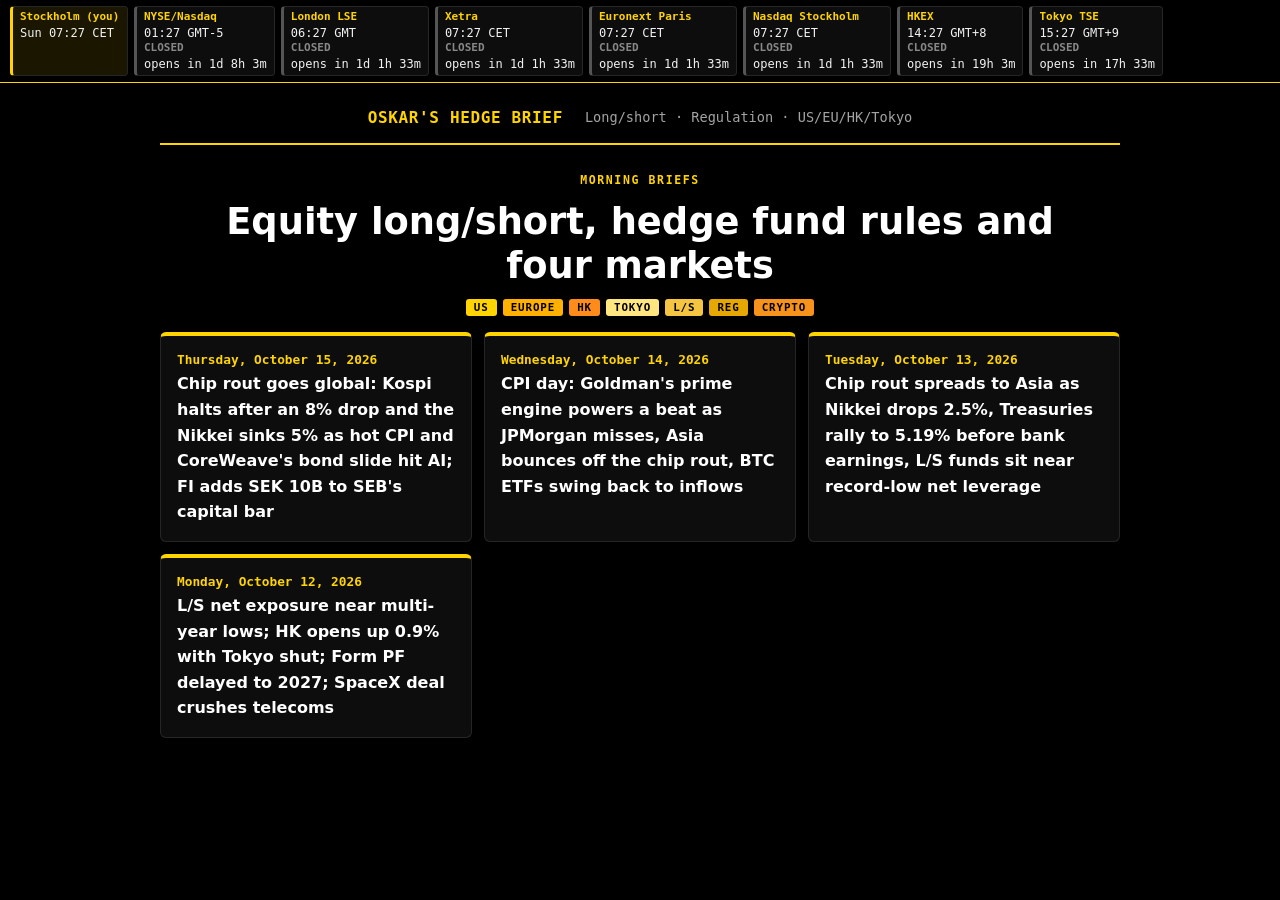
==== index.html @ 87ec02f0 "Brief 2026-10-15" ====
<!doctype html><html lang="en"><head><meta charset="utf-8"><meta name="viewport" content="width=device-width,initial-scale=1">
<title>Oskar's Hedge Brief</title><link rel="stylesheet" href="style.css?v=5"></head><body><div id="mclock" aria-label="Exchange clocks"></div><script src="holidays.js?v=1" defer></script><script src="clock.js?v=2" defer></script><main>
<header class="topbar"><a class="brand" href="./">Oskar's Hedge Brief</a><span class="date">Long/short · Regulation · US/EU/HK/Tokyo</span></header>
<div class="masthead"><div class="kicker">Morning briefs</div><h1>Equity long/short, hedge fund rules and four markets</h1>
<div class="legend"><span class="chip us">US</span><span class="chip eu">Europe</span><span class="chip hk">HK</span><span class="chip jp">Tokyo</span><span class="chip ls">L/S</span><span class="chip reg">Reg</span><span class="chip cry">Crypto</span></div></div>
<section class="cards">
<!-- ARCHIVE: newest first -->
<a class="bcard" href="briefs/2026-10-15.html"><div class="d">Thursday, October 15, 2026</div><div class="h">Chip rout goes global: Kospi halts after an 8% drop and the Nikkei sinks 5% as hot CPI and CoreWeave's bond slide hit AI; FI adds SEK 10B to SEB's capital bar</div></a>
<a class="bcard" href="briefs/2026-10-14.html"><div class="d">Wednesday, October 14, 2026</div><div class="h">CPI day: Goldman's prime engine powers a beat as JPMorgan misses, Asia bounces off the chip rout, BTC ETFs swing back to inflows</div></a>
<a class="bcard" href="briefs/2026-10-13.html"><div class="d">Tuesday, October 13, 2026</div><div class="h">Chip rout spreads to Asia as Nikkei drops 2.5%, Treasuries rally to 5.19% before bank earnings, L/S funds sit near record-low net leverage</div></a>
<a class="bcard" href="briefs/2026-10-12.html"><div class="d">Monday, October 12, 2026</div><div class="h">L/S net exposure near multi-year lows; HK opens up 0.9% with Tokyo shut; Form PF delayed to 2027; SpaceX deal crushes telecoms</div></a>
</section></main></body></html>
---- style.css ----
:root{--bg:#000;--card:#0d0d0d;--fg:#f2f2f2;--muted:#a3a3a3;--line:#262626;--y:#ffd400;--link:#ffd400;
--us:#ffd400;--eu:#ffb000;--hk:#ff8c1a;--jp:#ffe680;--ls:#f5c542;--reg:#e6a800;--acc:#fff3b0;--pot:#d4af37;--cry:#f7931a;--r:6px}
*{box-sizing:border-box}
body{margin:0;background:var(--bg);color:var(--fg);font:16px/1.6 Inter,system-ui,-apple-system,"Segoe UI",Roboto,sans-serif}
main{max-width:1000px;margin:0 auto;padding:22px 20px 60px}
a{color:var(--link);text-decoration:none;font-weight:500}a:hover{text-decoration:underline}
.topbar{display:flex;justify-content:space-between;align-items:center;flex-wrap:wrap;gap:8px;padding-bottom:12px;border-bottom:2px solid var(--y);font-family:"JetBrains Mono",ui-monospace,Menlo,monospace}
.brand{font-weight:800;color:var(--y);letter-spacing:.04em;text-transform:uppercase}
.date{color:var(--muted);font-size:.85rem}
.masthead{margin:26px 0 16px}
.kicker{text-transform:uppercase;letter-spacing:.14em;font-size:.72rem;font-weight:700;color:var(--y);font-family:ui-monospace,Menlo,monospace}
h1{font-size:clamp(1.5rem,4vw,2.3rem);line-height:1.2;margin:.3em 0;color:#fff}
.hero{display:grid;grid-template-columns:repeat(auto-fit,minmax(215px,1fr));gap:12px;margin:14px 0 30px}
.story{background:var(--card);border:1px solid var(--line);border-top:4px solid var(--c);border-radius:var(--r);padding:14px;display:flex;flex-direction:column;gap:6px}
.story h3{margin:0;font-size:1.02rem;line-height:1.3;color:#fff}
.story p{margin:0;color:var(--muted);font-size:.9rem;flex:1}
.chip{display:inline-block;align-self:flex-start;font:700 .68rem ui-monospace,Menlo,monospace;text-transform:uppercase;letter-spacing:.08em;padding:2px 8px;border-radius:3px;color:#000;background:var(--c)}
.us{--c:var(--us)}.eu{--c:var(--eu)}.hk{--c:var(--hk)}.jp{--c:var(--jp)}.ls{--c:var(--ls)}.reg{--c:var(--reg)}.acc{--c:var(--acc)}.pot{--c:var(--pot)}
.area{background:var(--card);border:1px solid var(--line);border-left:4px solid var(--c);border-radius:var(--r);padding:4px 20px 12px;margin:0 0 16px}
.area h2{display:flex;align-items:center;gap:10px;font-size:1.15rem;margin:12px 0 6px;color:var(--c)}
.area ul{margin:0;padding-left:1.1em}.area li{margin:.45em 0}.area li::marker{color:var(--c)}
.area h4{margin:.6em 0 .1em;color:var(--y);font:700 .75rem ui-monospace,monospace;text-transform:uppercase;letter-spacing:.1em}
.empty,.note{color:var(--muted);font-style:italic;font-size:.92rem}
footer{margin-top:28px;padding-top:12px;border-top:1px solid var(--line)}
.cards{display:grid;gap:12px;grid-template-columns:repeat(auto-fit,minmax(260px,1fr));margin-top:16px}
.bcard{display:block;background:var(--card);border:1px solid var(--line);border-top:4px solid var(--y);border-radius:var(--r);padding:16px;color:var(--fg)}
.bcard:hover{text-decoration:none;border-color:var(--y)}
.bcard .d{color:var(--y);font:600 .8rem ui-monospace,monospace}.bcard .h{font-weight:700;margin-top:4px;color:#fff}
.legend{display:flex;flex-wrap:wrap;gap:6px;margin-top:10px}
@media (max-width:600px){main{padding:14px 12px 40px}.area{padding:4px 12px 10px}}
#mclock{position:sticky;top:0;z-index:10;display:flex;gap:6px;overflow-x:auto;background:#000;border-bottom:1px solid var(--y);padding:6px 10px;font:12px/1.35 ui-monospace,Menlo,monospace;scrollbar-width:thin}
.mc{flex:0 0 auto;min-width:118px;background:#0d0d0d;border:1px solid var(--line);border-left:3px solid #555;border-radius:4px;padding:3px 7px;display:flex;flex-direction:column}
.mc b{color:var(--y);font-size:11px}.mc span{color:#f2f2f2}.mc i{font-style:normal;font-weight:700;font-size:11px;text-transform:uppercase}
.mc.open{border-left-color:#3ddc84}.mc.open i{color:#3ddc84}.mc.pre i,.mc.lunch i{color:var(--eu)}.mc.pre,.mc.lunch{border-left-color:var(--eu)}.mc.closed i{color:#888}
.mc.me{border-left-color:var(--y);background:#1a1600}
.mc.hol{border-left-color:#ff5c5c}.mc.hol i{color:#ff5c5c}
.topbar{justify-content:center;gap:8px 22px;text-align:center}
.masthead{text-align:center}.masthead .legend{justify-content:center}
.masthead h1{max-width:860px;margin-left:auto;margin-right:auto}
.cry{--c:var(--cry)}
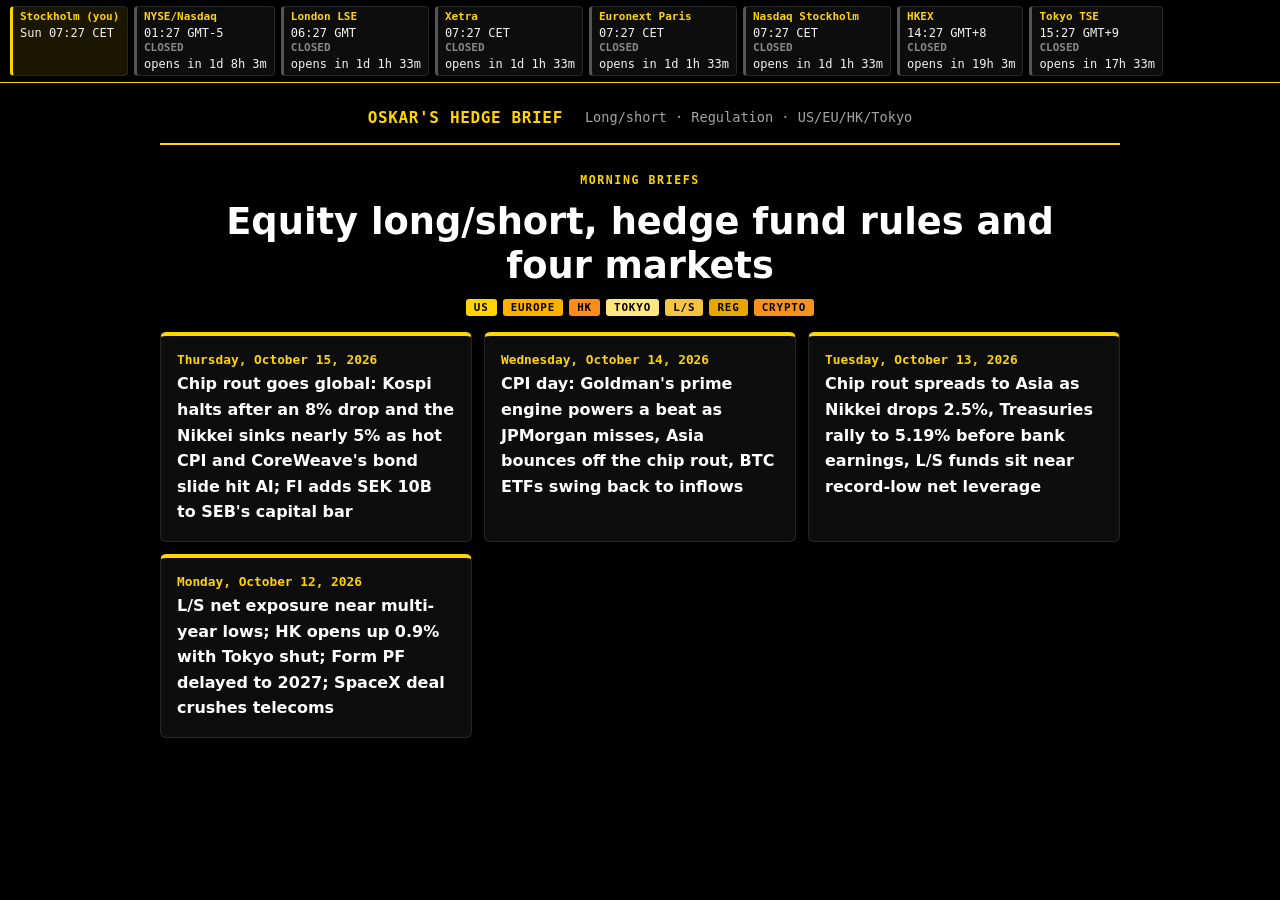
==== commit df4dfc10: "Brief 2026-10-15: headline wording" ====
--- a/index.html
+++ b/index.html
@@ -5,7 +5,7 @@
 <div class="legend"><span class="chip us">US</span><span class="chip eu">Europe</span><span class="chip hk">HK</span><span class="chip jp">Tokyo</span><span class="chip ls">L/S</span><span class="chip reg">Reg</span><span class="chip cry">Crypto</span></div></div>
 <section class="cards">
 <!-- ARCHIVE: newest first -->
-<a class="bcard" href="briefs/2026-10-15.html"><div class="d">Thursday, October 15, 2026</div><div class="h">Chip rout goes global: Kospi halts after an 8% drop and the Nikkei sinks 5% as hot CPI and CoreWeave's bond slide hit AI; FI adds SEK 10B to SEB's capital bar</div></a>
+<a class="bcard" href="briefs/2026-10-15.html"><div class="d">Thursday, October 15, 2026</div><div class="h">Chip rout goes global: Kospi halts after an 8% drop and the Nikkei sinks nearly 5% as hot CPI and CoreWeave's bond slide hit AI; FI adds SEK 10B to SEB's capital bar</div></a>
 <a class="bcard" href="briefs/2026-10-14.html"><div class="d">Wednesday, October 14, 2026</div><div class="h">CPI day: Goldman's prime engine powers a beat as JPMorgan misses, Asia bounces off the chip rout, BTC ETFs swing back to inflows</div></a>
 <a class="bcard" href="briefs/2026-10-13.html"><div class="d">Tuesday, October 13, 2026</div><div class="h">Chip rout spreads to Asia as Nikkei drops 2.5%, Treasuries rally to 5.19% before bank earnings, L/S funds sit near record-low net leverage</div></a>
 <a class="bcard" href="briefs/2026-10-12.html"><div class="d">Monday, October 12, 2026</div><div class="h">L/S net exposure near multi-year lows; HK opens up 0.9% with Tokyo shut; Form PF delayed to 2027; SpaceX deal crushes telecoms</div></a>
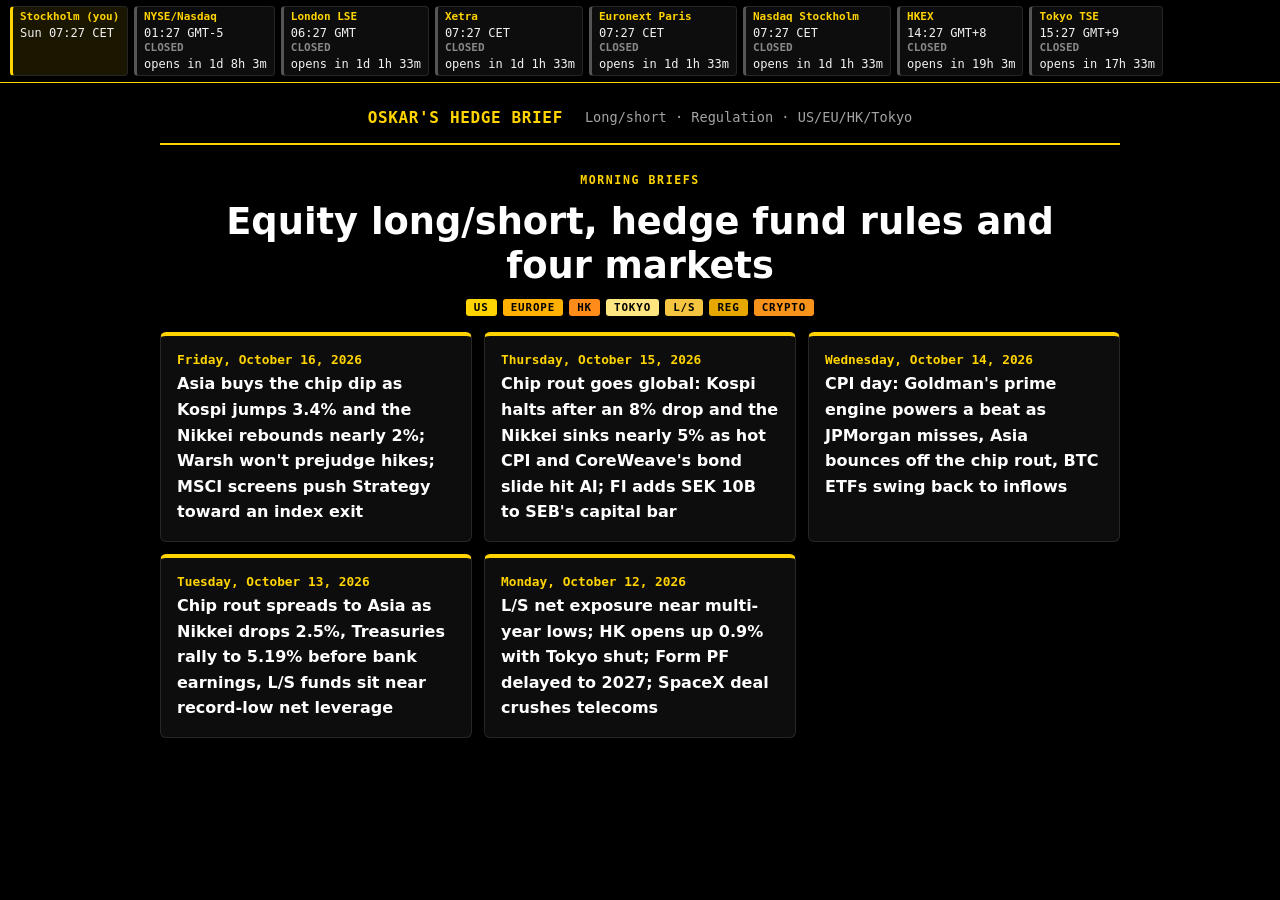
==== commit 5fc49d72: "Add Hedge Brief 2026-10-16: Asia rebound, Warsh, MSCI Strategy screens" ====
--- a/index.html
+++ b/index.html
@@ -5,6 +5,7 @@
 <div class="legend"><span class="chip us">US</span><span class="chip eu">Europe</span><span class="chip hk">HK</span><span class="chip jp">Tokyo</span><span class="chip ls">L/S</span><span class="chip reg">Reg</span><span class="chip cry">Crypto</span></div></div>
 <section class="cards">
 <!-- ARCHIVE: newest first -->
+<a class="bcard" href="briefs/2026-10-16.html"><div class="d">Friday, October 16, 2026</div><div class="h">Asia buys the chip dip as Kospi jumps 3.4% and the Nikkei rebounds nearly 2%; Warsh won't prejudge hikes; MSCI screens push Strategy toward an index exit</div></a>
 <a class="bcard" href="briefs/2026-10-15.html"><div class="d">Thursday, October 15, 2026</div><div class="h">Chip rout goes global: Kospi halts after an 8% drop and the Nikkei sinks nearly 5% as hot CPI and CoreWeave's bond slide hit AI; FI adds SEK 10B to SEB's capital bar</div></a>
 <a class="bcard" href="briefs/2026-10-14.html"><div class="d">Wednesday, October 14, 2026</div><div class="h">CPI day: Goldman's prime engine powers a beat as JPMorgan misses, Asia bounces off the chip rout, BTC ETFs swing back to inflows</div></a>
 <a class="bcard" href="briefs/2026-10-13.html"><div class="d">Tuesday, October 13, 2026</div><div class="h">Chip rout spreads to Asia as Nikkei drops 2.5%, Treasuries rally to 5.19% before bank earnings, L/S funds sit near record-low net leverage</div></a>
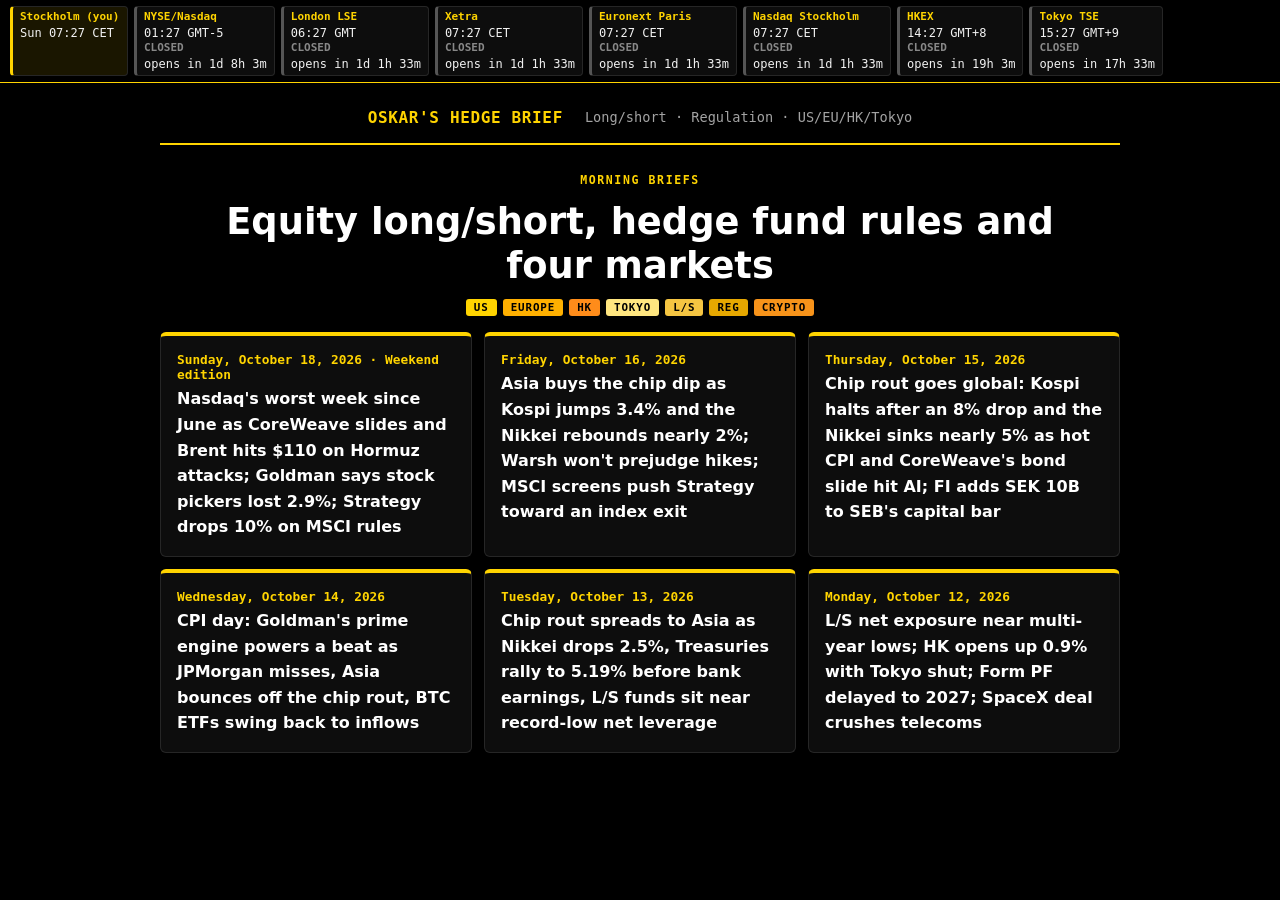
==== commit d3f8600e: "Hedge Brief 2026-10-18 weekend edition" ====
--- a/index.html
+++ b/index.html
@@ -5,6 +5,7 @@
 <div class="legend"><span class="chip us">US</span><span class="chip eu">Europe</span><span class="chip hk">HK</span><span class="chip jp">Tokyo</span><span class="chip ls">L/S</span><span class="chip reg">Reg</span><span class="chip cry">Crypto</span></div></div>
 <section class="cards">
 <!-- ARCHIVE: newest first -->
+<a class="bcard" href="briefs/2026-10-18.html"><div class="d">Sunday, October 18, 2026 · Weekend edition</div><div class="h">Nasdaq's worst week since June as CoreWeave slides and Brent hits $110 on Hormuz attacks; Goldman says stock pickers lost 2.9%; Strategy drops 10% on MSCI rules</div></a>
 <a class="bcard" href="briefs/2026-10-16.html"><div class="d">Friday, October 16, 2026</div><div class="h">Asia buys the chip dip as Kospi jumps 3.4% and the Nikkei rebounds nearly 2%; Warsh won't prejudge hikes; MSCI screens push Strategy toward an index exit</div></a>
 <a class="bcard" href="briefs/2026-10-15.html"><div class="d">Thursday, October 15, 2026</div><div class="h">Chip rout goes global: Kospi halts after an 8% drop and the Nikkei sinks nearly 5% as hot CPI and CoreWeave's bond slide hit AI; FI adds SEK 10B to SEB's capital bar</div></a>
 <a class="bcard" href="briefs/2026-10-14.html"><div class="d">Wednesday, October 14, 2026</div><div class="h">CPI day: Goldman's prime engine powers a beat as JPMorgan misses, Asia bounces off the chip rout, BTC ETFs swing back to inflows</div></a>
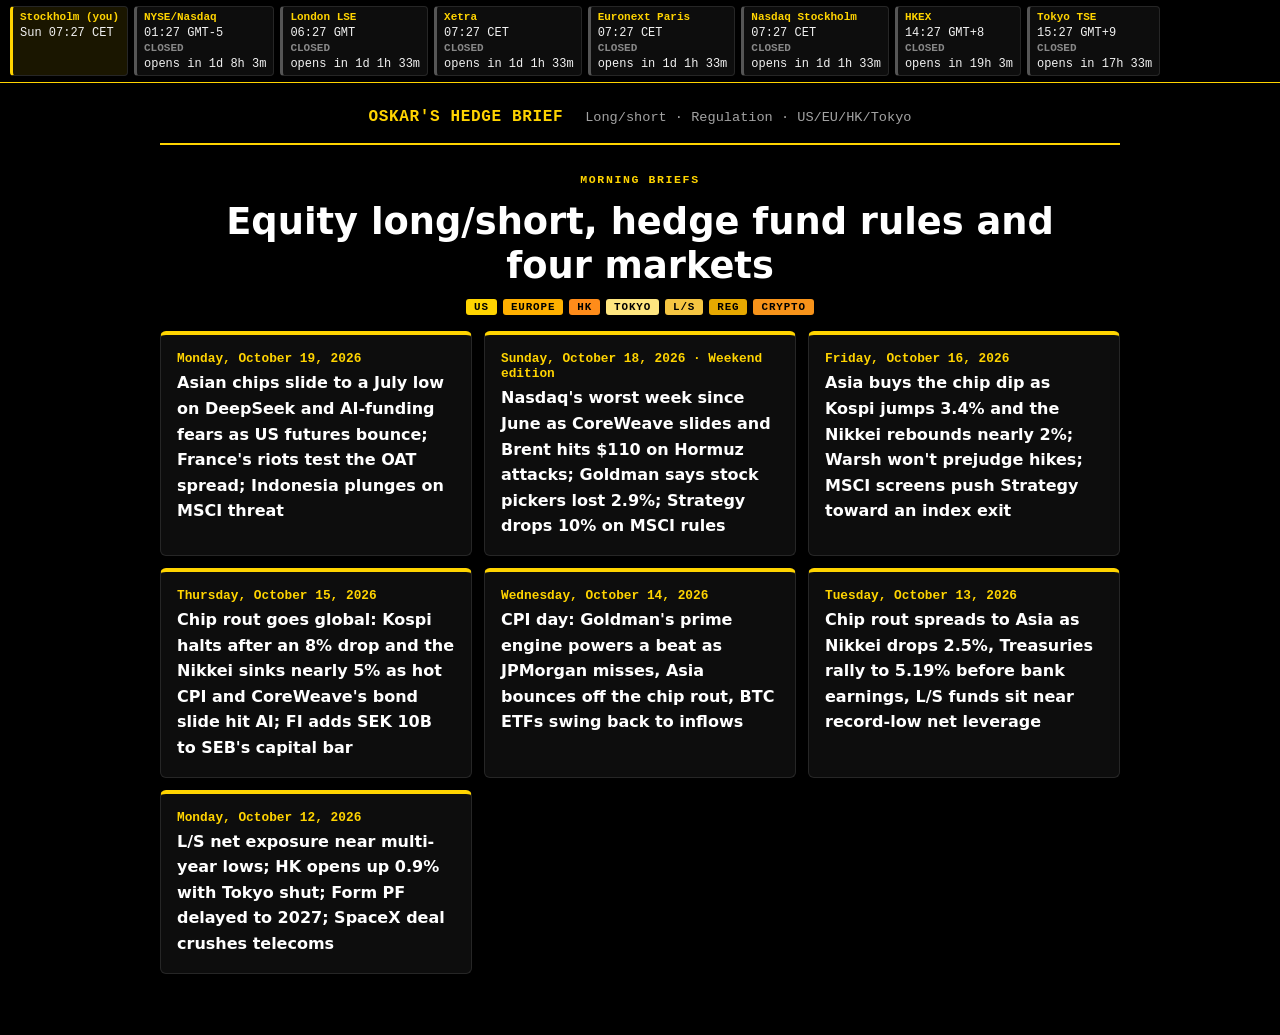
==== commit 7636063b: "Hedge Brief 2026-10-19: Asian chips slide, France riots, Indonesia MSCI" ====
--- a/index.html
+++ b/index.html
@@ -5,6 +5,7 @@
 <div class="legend"><span class="chip us">US</span><span class="chip eu">Europe</span><span class="chip hk">HK</span><span class="chip jp">Tokyo</span><span class="chip ls">L/S</span><span class="chip reg">Reg</span><span class="chip cry">Crypto</span></div></div>
 <section class="cards">
 <!-- ARCHIVE: newest first -->
+<a class="bcard" href="briefs/2026-10-19.html"><div class="d">Monday, October 19, 2026</div><div class="h">Asian chips slide to a July low on DeepSeek and AI-funding fears as US futures bounce; France's riots test the OAT spread; Indonesia plunges on MSCI threat</div></a>
 <a class="bcard" href="briefs/2026-10-18.html"><div class="d">Sunday, October 18, 2026 · Weekend edition</div><div class="h">Nasdaq's worst week since June as CoreWeave slides and Brent hits $110 on Hormuz attacks; Goldman says stock pickers lost 2.9%; Strategy drops 10% on MSCI rules</div></a>
 <a class="bcard" href="briefs/2026-10-16.html"><div class="d">Friday, October 16, 2026</div><div class="h">Asia buys the chip dip as Kospi jumps 3.4% and the Nikkei rebounds nearly 2%; Warsh won't prejudge hikes; MSCI screens push Strategy toward an index exit</div></a>
 <a class="bcard" href="briefs/2026-10-15.html"><div class="d">Thursday, October 15, 2026</div><div class="h">Chip rout goes global: Kospi halts after an 8% drop and the Nikkei sinks nearly 5% as hot CPI and CoreWeave's bond slide hit AI; FI adds SEK 10B to SEB's capital bar</div></a>
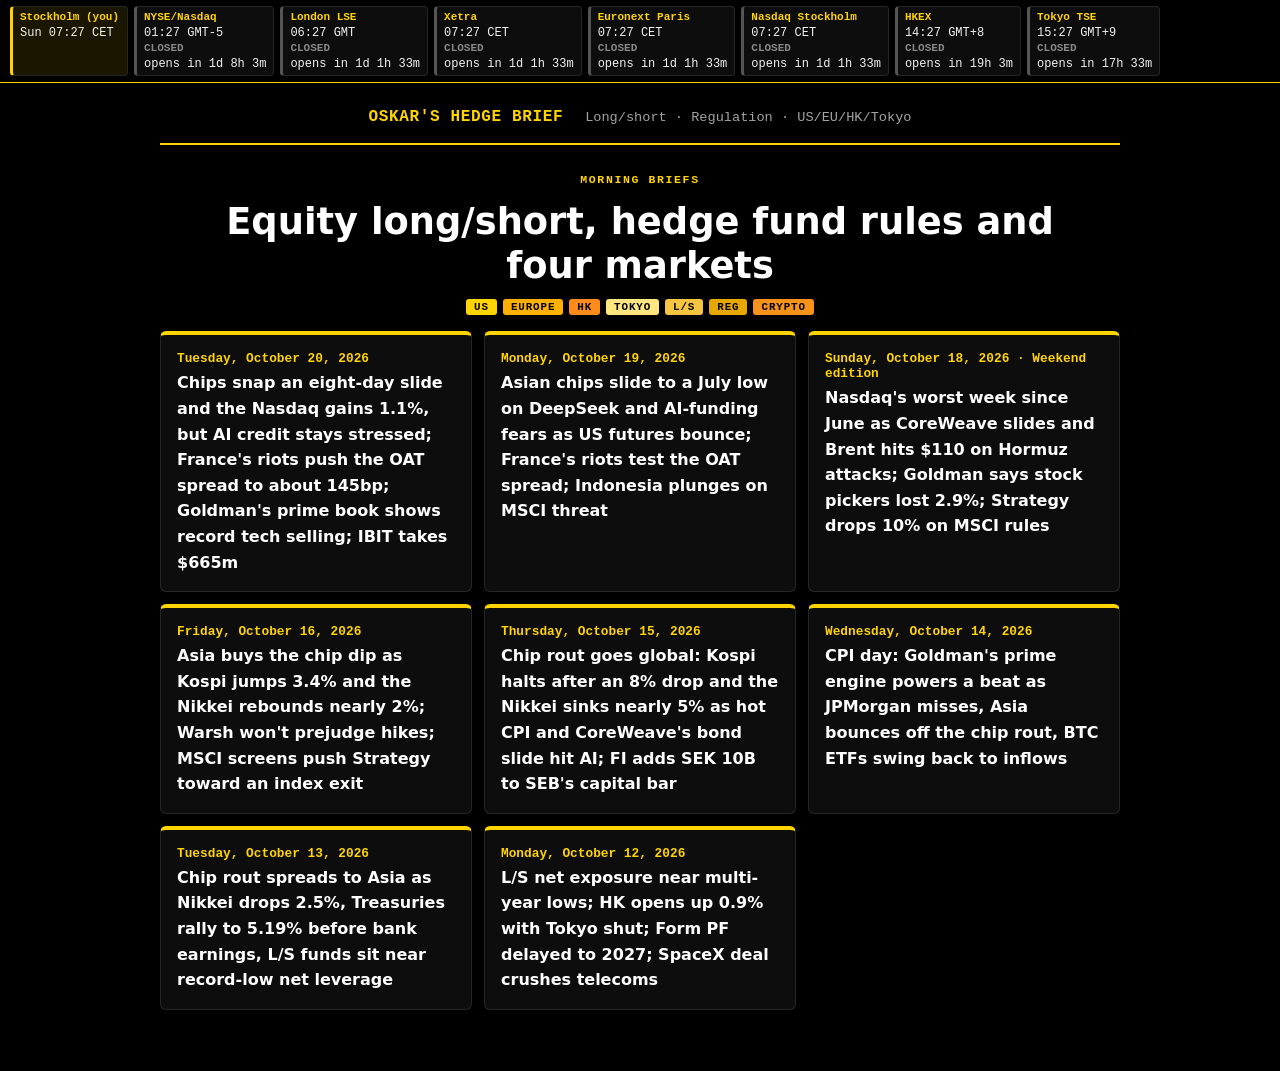
==== commit ecaaa4ce: "Hedge Brief 2026-10-20: chips rebound, France OAT spread, GS record tech selling" ====
--- a/index.html
+++ b/index.html
@@ -5,6 +5,7 @@
 <div class="legend"><span class="chip us">US</span><span class="chip eu">Europe</span><span class="chip hk">HK</span><span class="chip jp">Tokyo</span><span class="chip ls">L/S</span><span class="chip reg">Reg</span><span class="chip cry">Crypto</span></div></div>
 <section class="cards">
 <!-- ARCHIVE: newest first -->
+<a class="bcard" href="briefs/2026-10-20.html"><div class="d">Tuesday, October 20, 2026</div><div class="h">Chips snap an eight-day slide and the Nasdaq gains 1.1%, but AI credit stays stressed; France's riots push the OAT spread to about 145bp; Goldman's prime book shows record tech selling; IBIT takes $665m</div></a>
 <a class="bcard" href="briefs/2026-10-19.html"><div class="d">Monday, October 19, 2026</div><div class="h">Asian chips slide to a July low on DeepSeek and AI-funding fears as US futures bounce; France's riots test the OAT spread; Indonesia plunges on MSCI threat</div></a>
 <a class="bcard" href="briefs/2026-10-18.html"><div class="d">Sunday, October 18, 2026 · Weekend edition</div><div class="h">Nasdaq's worst week since June as CoreWeave slides and Brent hits $110 on Hormuz attacks; Goldman says stock pickers lost 2.9%; Strategy drops 10% on MSCI rules</div></a>
 <a class="bcard" href="briefs/2026-10-16.html"><div class="d">Friday, October 16, 2026</div><div class="h">Asia buys the chip dip as Kospi jumps 3.4% and the Nikkei rebounds nearly 2%; Warsh won't prejudge hikes; MSCI screens push Strategy toward an index exit</div></a>
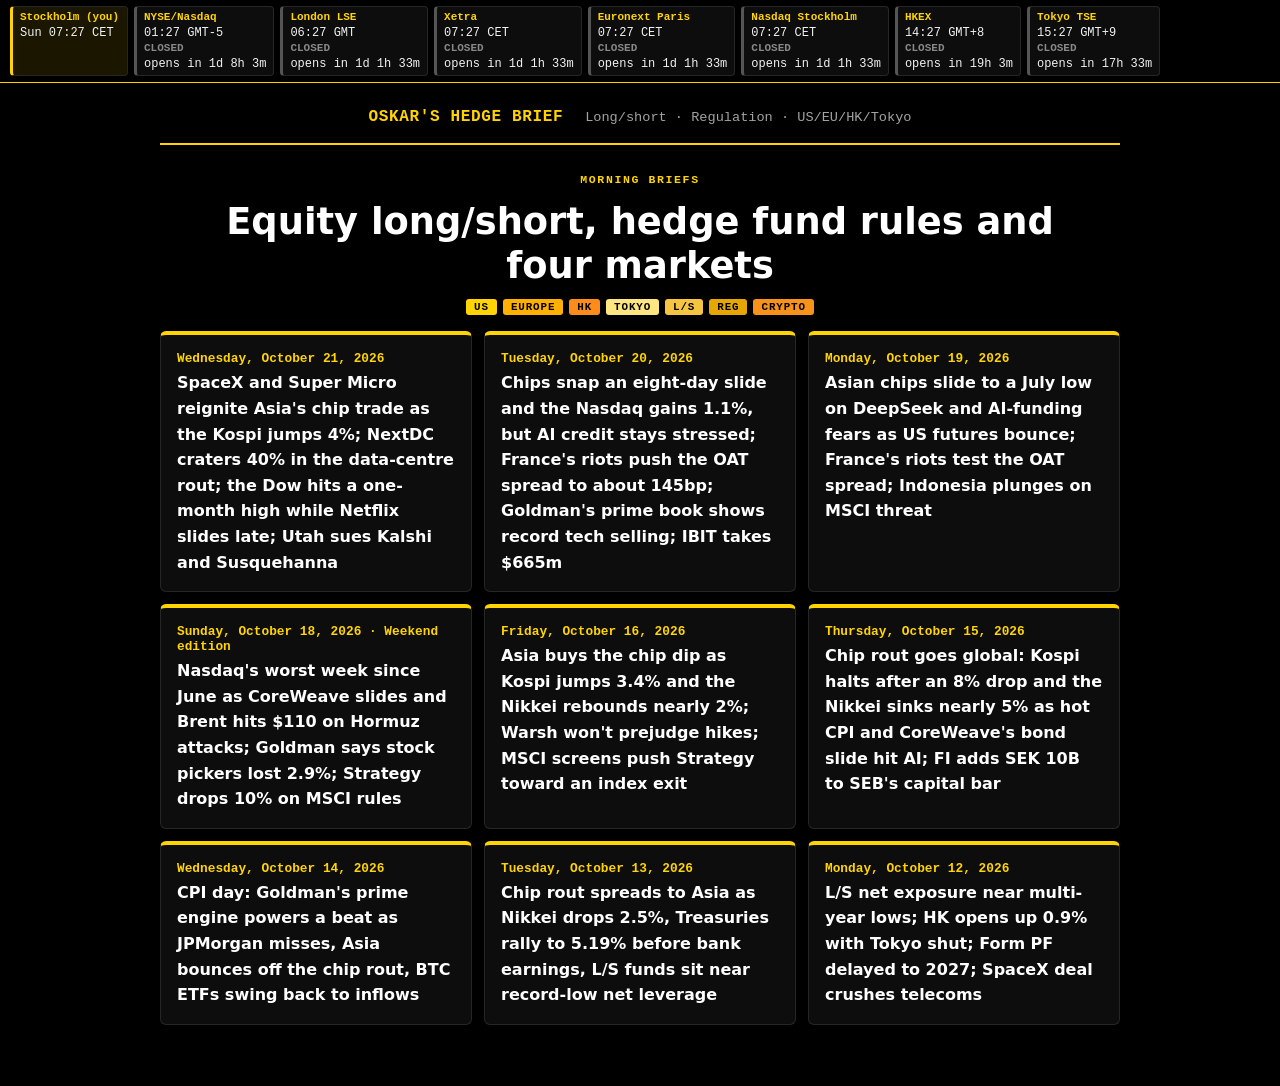
==== commit 5a793ebf: "Hedge Brief 2026-10-21: Asia chips rebound on SpaceX/SMCI, NextDC -40%, Utah sues Kalshi" ====
--- a/index.html
+++ b/index.html
@@ -5,6 +5,7 @@
 <div class="legend"><span class="chip us">US</span><span class="chip eu">Europe</span><span class="chip hk">HK</span><span class="chip jp">Tokyo</span><span class="chip ls">L/S</span><span class="chip reg">Reg</span><span class="chip cry">Crypto</span></div></div>
 <section class="cards">
 <!-- ARCHIVE: newest first -->
+<a class="bcard" href="briefs/2026-10-21.html"><div class="d">Wednesday, October 21, 2026</div><div class="h">SpaceX and Super Micro reignite Asia's chip trade as the Kospi jumps 4%; NextDC craters 40% in the data-centre rout; the Dow hits a one-month high while Netflix slides late; Utah sues Kalshi and Susquehanna</div></a>
 <a class="bcard" href="briefs/2026-10-20.html"><div class="d">Tuesday, October 20, 2026</div><div class="h">Chips snap an eight-day slide and the Nasdaq gains 1.1%, but AI credit stays stressed; France's riots push the OAT spread to about 145bp; Goldman's prime book shows record tech selling; IBIT takes $665m</div></a>
 <a class="bcard" href="briefs/2026-10-19.html"><div class="d">Monday, October 19, 2026</div><div class="h">Asian chips slide to a July low on DeepSeek and AI-funding fears as US futures bounce; France's riots test the OAT spread; Indonesia plunges on MSCI threat</div></a>
 <a class="bcard" href="briefs/2026-10-18.html"><div class="d">Sunday, October 18, 2026 · Weekend edition</div><div class="h">Nasdaq's worst week since June as CoreWeave slides and Brent hits $110 on Hormuz attacks; Goldman says stock pickers lost 2.9%; Strategy drops 10% on MSCI rules</div></a>
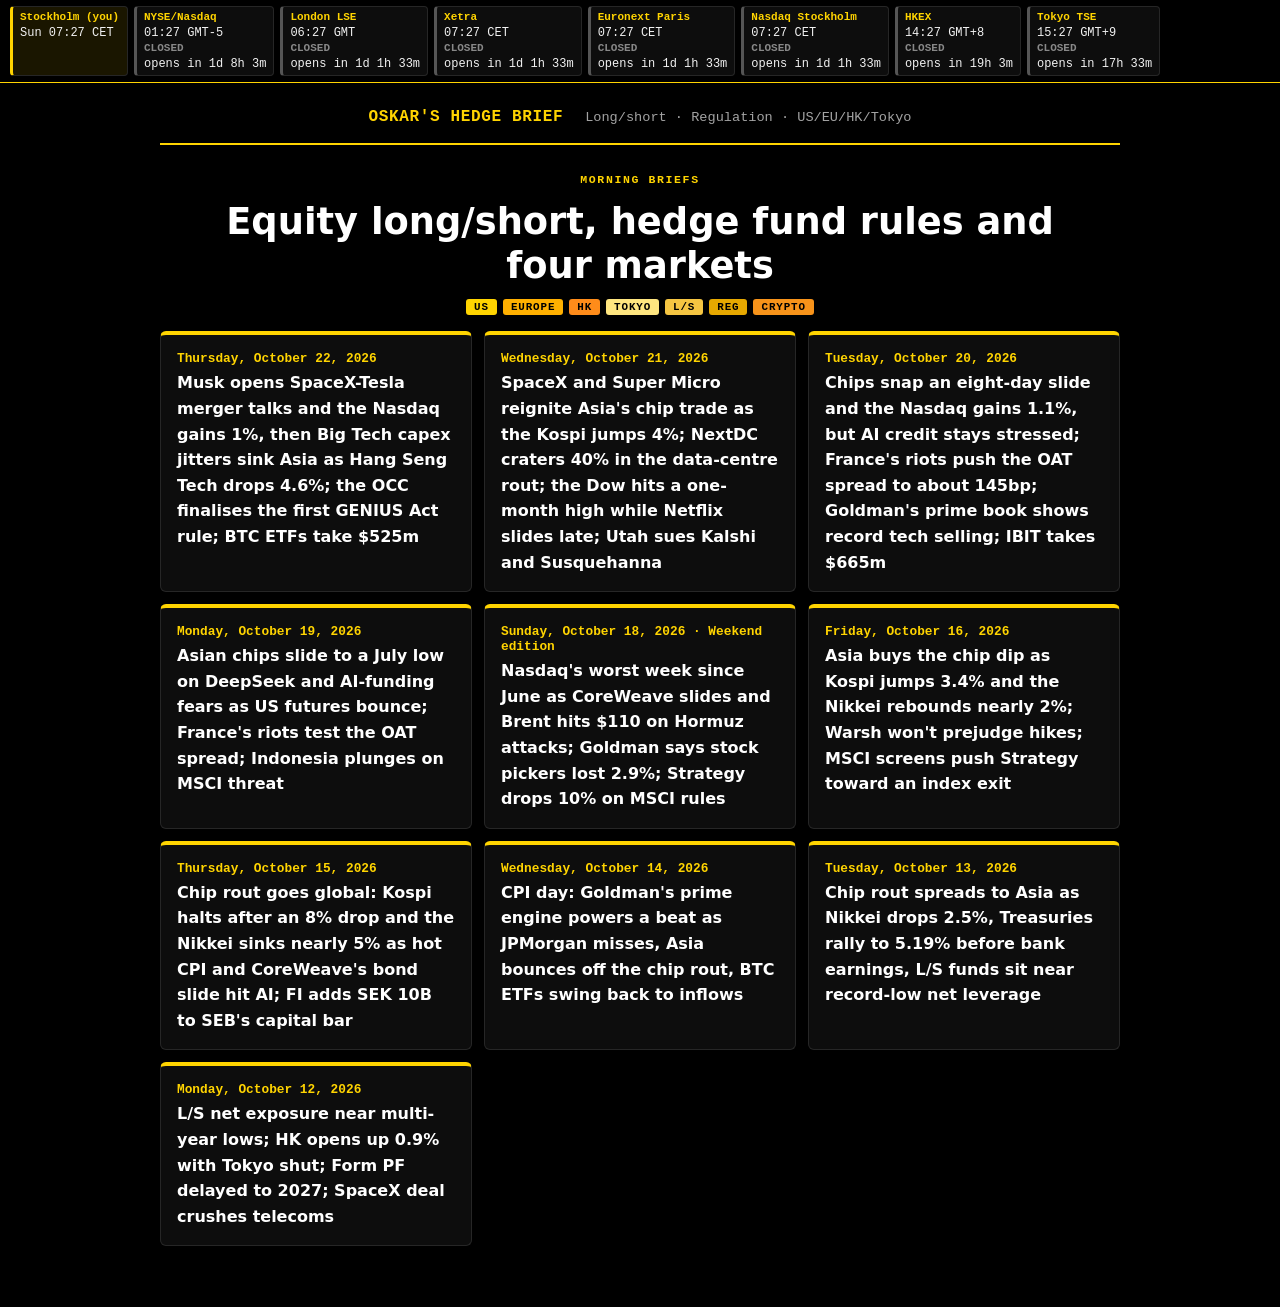
==== commit ed2e5783: "Hedge Brief 2026-10-22" ====
--- a/index.html
+++ b/index.html
@@ -5,6 +5,7 @@
 <div class="legend"><span class="chip us">US</span><span class="chip eu">Europe</span><span class="chip hk">HK</span><span class="chip jp">Tokyo</span><span class="chip ls">L/S</span><span class="chip reg">Reg</span><span class="chip cry">Crypto</span></div></div>
 <section class="cards">
 <!-- ARCHIVE: newest first -->
+<a class="bcard" href="briefs/2026-10-22.html"><div class="d">Thursday, October 22, 2026</div><div class="h">Musk opens SpaceX-Tesla merger talks and the Nasdaq gains 1%, then Big Tech capex jitters sink Asia as Hang Seng Tech drops 4.6%; the OCC finalises the first GENIUS Act rule; BTC ETFs take $525m</div></a>
 <a class="bcard" href="briefs/2026-10-21.html"><div class="d">Wednesday, October 21, 2026</div><div class="h">SpaceX and Super Micro reignite Asia's chip trade as the Kospi jumps 4%; NextDC craters 40% in the data-centre rout; the Dow hits a one-month high while Netflix slides late; Utah sues Kalshi and Susquehanna</div></a>
 <a class="bcard" href="briefs/2026-10-20.html"><div class="d">Tuesday, October 20, 2026</div><div class="h">Chips snap an eight-day slide and the Nasdaq gains 1.1%, but AI credit stays stressed; France's riots push the OAT spread to about 145bp; Goldman's prime book shows record tech selling; IBIT takes $665m</div></a>
 <a class="bcard" href="briefs/2026-10-19.html"><div class="d">Monday, October 19, 2026</div><div class="h">Asian chips slide to a July low on DeepSeek and AI-funding fears as US futures bounce; France's riots test the OAT spread; Indonesia plunges on MSCI threat</div></a>
